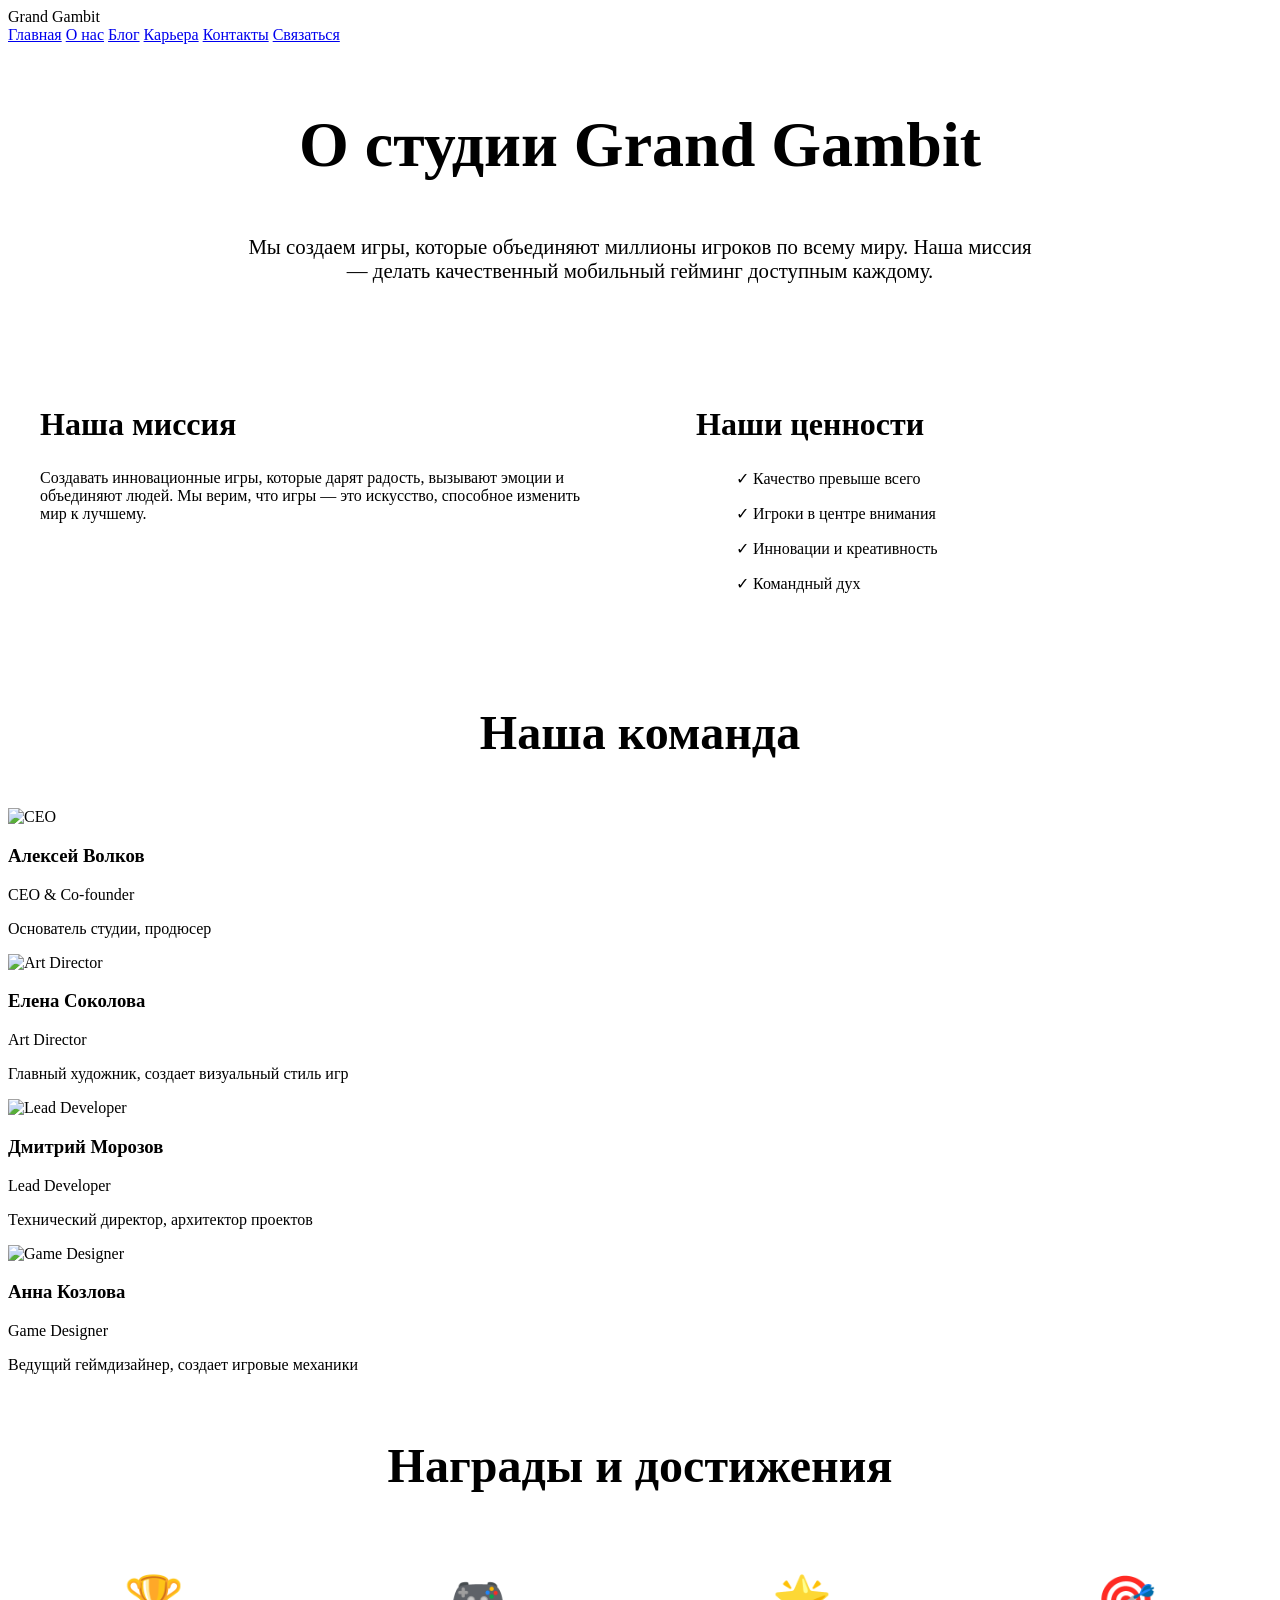
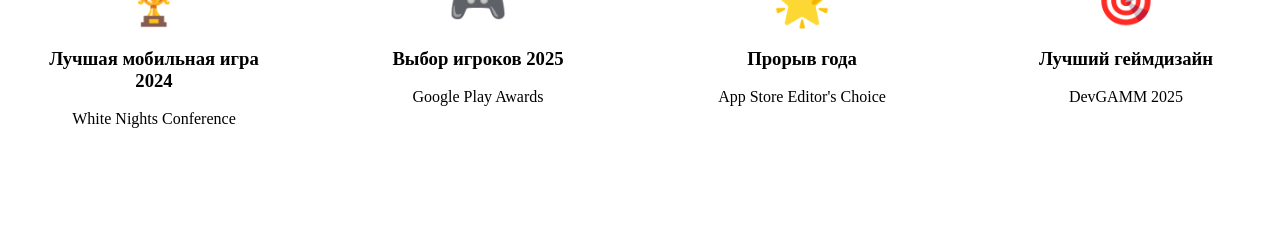
==== about.html @ 0f458843 "Add files via upload" ====
<!DOCTYPE html>
<html lang="ru">
<head>
    <meta charset="UTF-8">
    <meta name="viewport" content="width=device-width, initial-scale=1.0">
    <title>О компании Grand Gambit</title>
    <link rel="stylesheet" href="css/style.css">
</head>
<body>
    <header>
        <nav>
            <div class="logo">Grand Gambit</div>
            <div class="nav-links">
                <a href="index.html">Главная</a>
                <a href="about.html" class="active">О нас</a>
                <a href="blog.html">Блог</a>
                <a href="career.html">Карьера</a>
                <a href="contacts.html">Контакты</a>
                <a href="contacts.html" class="btn-primary">Связаться</a>
            </div>
        </nav>
    </header>

    <main class="container">
        <section style="text-align: center; margin: 4rem 0; width: 100%;">
            <h1 style="font-size: 4rem;">О студии Grand Gambit</h1>
            <p style="font-size: 1.3rem; color: var(--text-dim); max-width: 800px; margin: 2rem auto;">
                Мы создаем игры, которые объединяют миллионы игроков по всему миру. Наша миссия — делать качественный мобильный гейминг доступным каждому.
            </p>
        </section>

        <section style="display: grid; grid-template-columns: repeat(auto-fit, minmax(300px, 1fr)); gap: 3rem; margin: 4rem 0; width: 100%;">
            <div class="glass-card" style="padding: 2rem;">
                <h2 style="color: var(--secondary); font-size: 2rem;">Наша миссия</h2>
                <p style="margin-top: 1rem;">Создавать инновационные игры, которые дарят радость, вызывают эмоции и объединяют людей. Мы верим, что игры — это искусство, способное изменить мир к лучшему.</p>
            </div>
            <div class="glass-card" style="padding: 2rem;">
                <h2 style="color: var(--secondary); font-size: 2rem;">Наши ценности</h2>
                <ul style="list-style: none; margin-top: 1rem;">
                    <li style="margin: 1rem 0;">✓ Качество превыше всего</li>
                    <li style="margin: 1rem 0;">✓ Игроки в центре внимания</li>
                    <li style="margin: 1rem 0;">✓ Инновации и креативность</li>
                    <li style="margin: 1rem 0;">✓ Командный дух</li>
                </ul>
            </div>
        </section>

        <section style="margin: 4rem 0; width: 100%;">
            <h2 style="font-size: 3rem; text-align: center; margin-bottom: 3rem;">Наша команда</h2>
            <div class="team-grid">
                <div class="team-card glass-card">
                    <img src="https://images.unsplash.com/photo-1568602471122-7832951cc4c5?ixlib=rb-1.2.1&auto=format&fit=crop&w=300&q=80" alt="CEO">
                    <h3>Алексей Волков</h3>
                    <p style="color: var(--secondary);">CEO & Co-founder</p>
                    <p>Основатель студии, продюсер</p>
                </div>
                <div class="team-card glass-card">
                    <img src="https://images.unsplash.com/photo-1573497019940-1c28c88b4f3e?ixlib=rb-1.2.1&auto=format&fit=crop&w=300&q=80" alt="Art Director">
                    <h3>Елена Соколова</h3>
                    <p style="color: var(--secondary);">Art Director</p>
                    <p>Главный художник, создает визуальный стиль игр</p>
                </div>
                <div class="team-card glass-card">
                    <img src="https://images.unsplash.com/photo-1519085360753-af0119f7cbe7?ixlib=rb-1.2.1&auto=format&fit=crop&w=300&q=80" alt="Lead Developer">
                    <h3>Дмитрий Морозов</h3>
                    <p style="color: var(--secondary);">Lead Developer</p>
                    <p>Технический директор, архитектор проектов</p>
                </div>
                <div class="team-card glass-card">
                    <img src="https://images.unsplash.com/photo-1580489944761-15a19d654956?ixlib=rb-1.2.1&auto=format&fit=crop&w=300&q=80" alt="Game Designer">
                    <h3>Анна Козлова</h3>
                    <p style="color: var(--secondary);">Game Designer</p>
                    <p>Ведущий геймдизайнер, создает игровые механики</p>
                </div>
            </div>
        </section>

        <section style="margin: 4rem 0; width: 100%;">
            <h2 style="font-size: 3rem; text-align: center; margin-bottom: 3rem;">Награды и достижения</h2>
            <div style="display: grid; grid-template-columns: repeat(auto-fit, minmax(200px, 1fr)); gap: 2rem;">
                <div class="glass-card" style="padding: 2rem; text-align: center;">
                    <span style="font-size: 3rem;">🏆</span>
                    <h3>Лучшая мобильная игра 2024</h3>
                    <p>White Nights Conference</p>
                </div>
                <div class="glass-card" style="padding: 2rem; text-align: center;">
                    <span style="font-size: 3rem;">🎮</span>
                    <h3>Выбор игроков 2025</h3>
                    <p>Google Play Awards</p>
                </div>
                <div class="glass-card" style="padding: 2rem; text-align: center;">
                    <span style="font-size: 3rem;">🌟</span>
                    <h3>Прорыв года</h3>
                    <p>App Store Editor's Choice</p>
                </div>
                <div class="glass-card" style="padding: 2rem; text-align: center;">
                    <span style="font-size: 3rem;">🎯</span>
                    <h3>Лучший геймдизайн</h3>
                    <p>DevGAMM 2025</p>
                </div>
            </div>
        </section>
    </main>

    <footer>
        <!-- такой же футер как на главной -->
    </footer>

    <script src="js/main.js"></script>
</body>
</html>
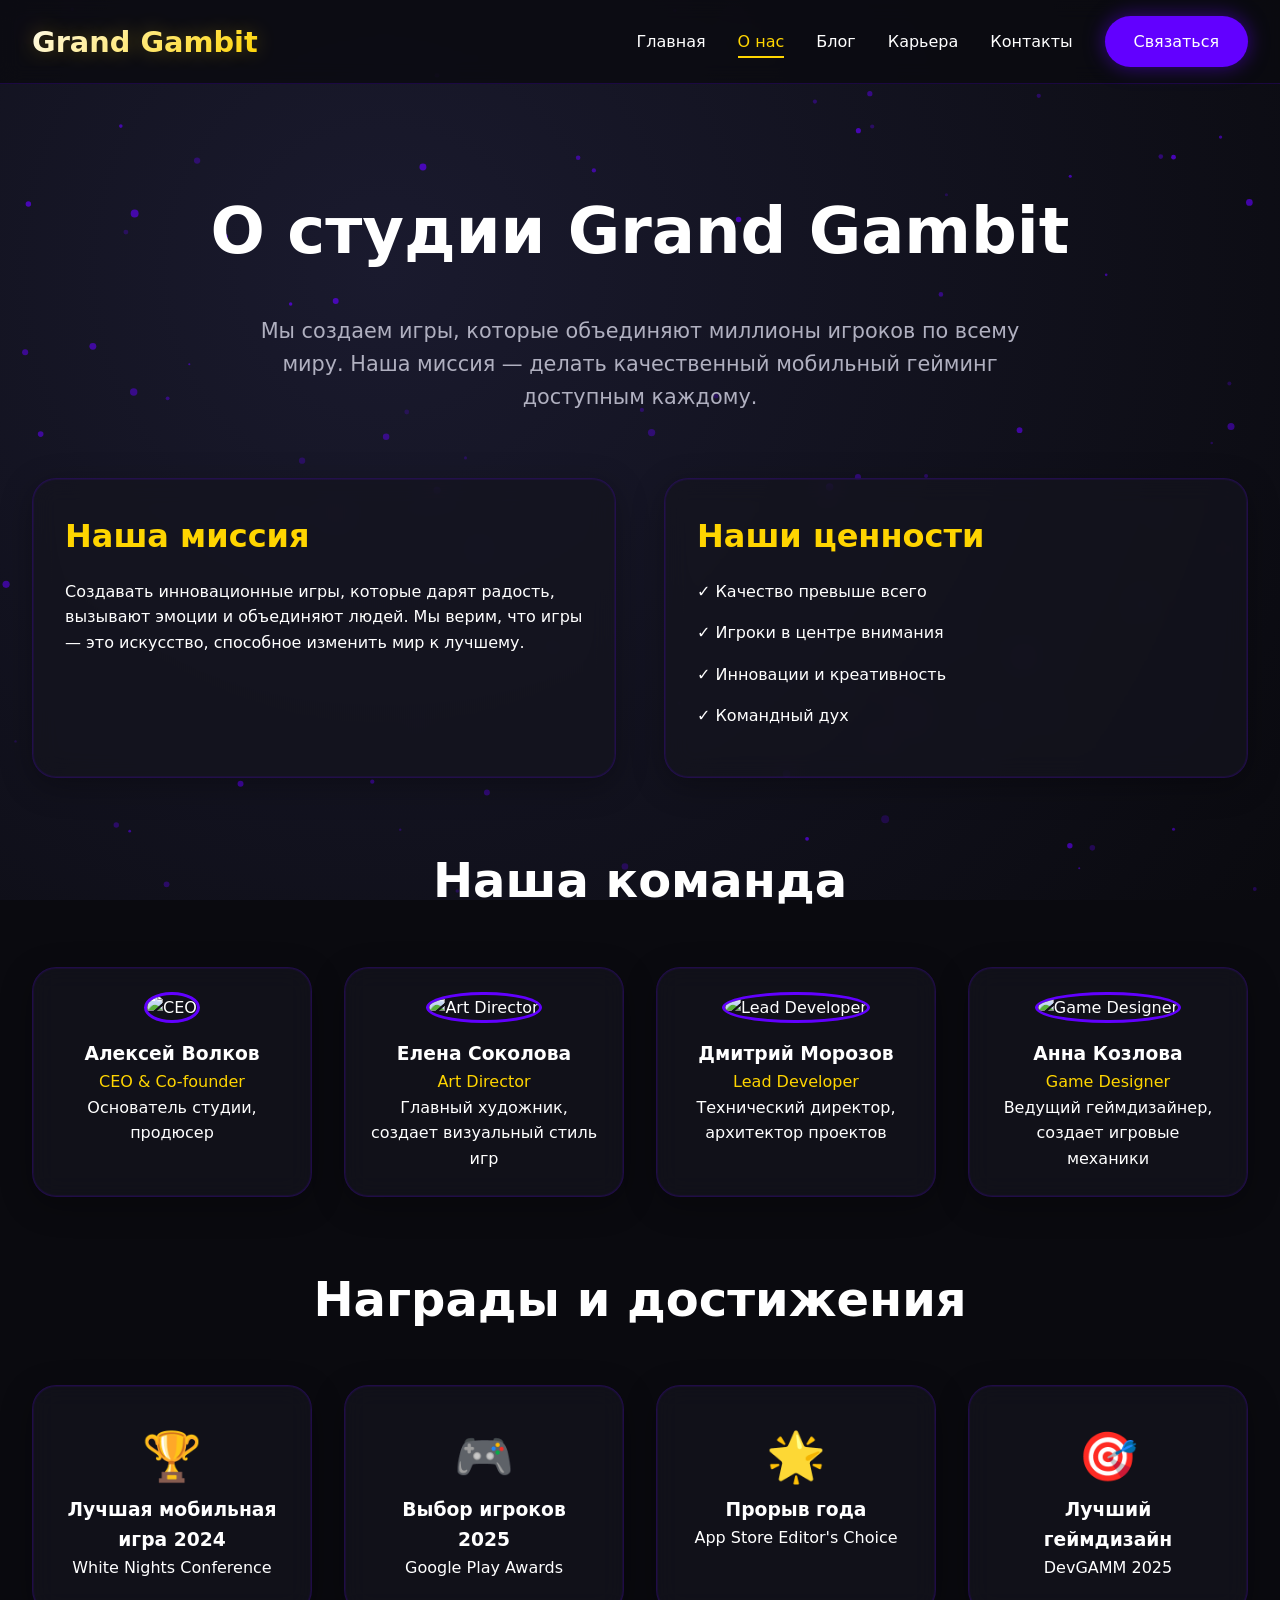
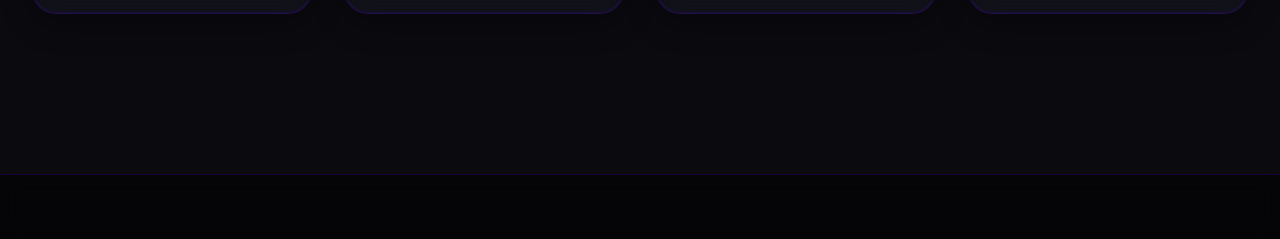
==== commit 46f23360: "Update about.html" ====
--- a/about.html
+++ b/about.html
@@ -4,7 +4,7 @@
     <meta charset="UTF-8">
     <meta name="viewport" content="width=device-width, initial-scale=1.0">
     <title>О компании Grand Gambit</title>
-    <link rel="stylesheet" href="css/style.css">
+    <link rel="stylesheet" href="style.css">
 </head>
 <body>
     <header>
@@ -106,6 +106,6 @@
         <!-- такой же футер как на главной -->
     </footer>
 
-    <script src="js/main.js"></script>
+    <script src="main.js"></script>
 </body>
-</html>+</html>
--- a/style.css
+++ b/style.css
@@ -0,0 +1,504 @@
+/* ===== css/style.css ===== */
+:root {
+    --primary: #6200ff;
+    --primary-glow: rgba(98, 0, 255, 0.5);
+    --secondary: #ffd500;
+    --secondary-glow: rgba(255, 213, 0, 0.3);
+    --dark: #0a0a0f;
+    --dark-light: #15151f;
+    --glass-bg: rgba(20, 20, 30, 0.7);
+    --glass-border: rgba(98, 0, 255, 0.2);
+    --text: #ffffff;
+    --text-dim: #b0b0c0;
+}
+
+* {
+    margin: 0;
+    padding: 0;
+    box-sizing: border-box;
+}
+
+html, body {
+    width: 100%;
+    max-width: 100%;
+    overflow-x: hidden;
+}
+
+body {
+    font-family: 'Segoe UI', 'Inter', system-ui, sans-serif;
+    background: var(--dark);
+    color: var(--text);
+    line-height: 1.6;
+    min-height: 100vh;
+    display: flex;
+    flex-direction: column;
+}
+
+/* ===== Фон с частицами на весь экран ===== */
+#particles-bg {
+    position: fixed;
+    top: 0;
+    left: 0;
+    width: 100vw;
+    height: 100vh;
+    z-index: -1;
+    background: radial-gradient(circle at 30% 30%, #1a1a2e, #0a0a0f);
+    pointer-events: none;
+}
+
+/* ===== Стекломорфизм ===== */
+.glass-card {
+    background: var(--glass-bg);
+    backdrop-filter: blur(12px);
+    -webkit-backdrop-filter: blur(12px);
+    border: 1px solid var(--glass-border);
+    border-radius: 24px;
+    box-shadow: 0 8px 32px rgba(0, 0, 0, 0.3), 0 0 0 1px rgba(98, 0, 255, 0.1) inset;
+    transition: transform 0.3s, box-shadow 0.3s;
+    width: 100%;
+}
+
+.glass-card:hover {
+    transform: translateY(-5px);
+    box-shadow: 0 15px 40px rgba(98, 0, 255, 0.2), 0 0 0 2px var(--primary) inset;
+}
+
+/* ===== Шапка и навигация на весь экран ===== */
+header {
+    position: sticky;
+    top: 0;
+    z-index: 100;
+    background: rgba(10, 10, 15, 0.8);
+    backdrop-filter: blur(10px);
+    border-bottom: 1px solid var(--glass-border);
+    width: 100%;
+}
+
+nav {
+    width: 100%;
+    max-width: 1400px;
+    margin: 0 auto;
+    padding: 1rem 2rem;
+    display: flex;
+    justify-content: space-between;
+    align-items: center;
+}
+
+.logo {
+    font-size: 1.8rem;
+    font-weight: 800;
+    background: linear-gradient(135deg, #fff 0%, var(--secondary) 100%);
+    -webkit-background-clip: text;
+    -webkit-text-fill-color: transparent;
+    text-shadow: 0 0 20px var(--secondary-glow);
+}
+
+.nav-links {
+    display: flex;
+    gap: 2rem;
+    align-items: center;
+}
+
+.nav-links a {
+    color: var(--text);
+    text-decoration: none;
+    font-weight: 500;
+    transition: 0.3s;
+    position: relative;
+}
+
+.nav-links a::after {
+    content: '';
+    position: absolute;
+    bottom: -4px;
+    left: 0;
+    width: 0;
+    height: 2px;
+    background: var(--secondary);
+    transition: 0.3s;
+}
+
+.nav-links a:hover::after,
+.nav-links a.active::after {
+    width: 100%;
+}
+
+.nav-links a.active {
+    color: var(--secondary);
+}
+
+.btn-primary {
+    background: var(--primary);
+    color: white;
+    border: none;
+    padding: 0.8rem 1.8rem;
+    border-radius: 50px;
+    font-weight: 600;
+    cursor: pointer;
+    transition: 0.3s;
+    text-decoration: none;
+    display: inline-block;
+    box-shadow: 0 0 20px var(--primary-glow);
+}
+
+.btn-primary:hover {
+    background: #7a2aff;
+    transform: scale(1.05);
+    box-shadow: 0 0 30px var(--primary-glow);
+}
+
+.btn-outline {
+    background: transparent;
+    border: 2px solid var(--primary);
+    color: white;
+    padding: 0.8rem 1.8rem;
+    border-radius: 50px;
+    font-weight: 600;
+    cursor: pointer;
+    transition: 0.3s;
+    text-decoration: none;
+    display: inline-block;
+}
+
+.btn-outline:hover {
+    background: var(--primary);
+    box-shadow: 0 0 20px var(--primary-glow);
+}
+
+/* ===== КОНТЕЙНЕР НА ВЕСЬ ЭКРАН ===== */
+.container {
+    width: 100%;
+    max-width: 1400px;
+    margin: 0 auto;
+    padding: 2rem;
+}
+
+/* ===== Hero секция на весь экран ===== */
+.hero {
+    width: 100vw;
+    position: relative;
+    left: 50%;
+    right: 50%;
+    margin-left: -50vw;
+    margin-right: -50vw;
+    min-height: 90vh;
+    display: flex;
+    align-items: center;
+    background-image: url('https://images.unsplash.com/photo-1550745165-9bc0b252726f?ixlib=rb-1.2.1&auto=format&fit=crop&w=1920&q=80');
+    background-size: cover;
+    background-position: center;
+    background-attachment: fixed;
+}
+
+.hero::before {
+    content: '';
+    position: absolute;
+    top: 0;
+    left: 0;
+    right: 0;
+    bottom: 0;
+    background: linear-gradient(135deg, rgba(10,10,15,0.9) 0%, rgba(98,0,255,0.3) 100%);
+    z-index: 1;
+}
+
+.hero-content {
+    width: 100%;
+    max-width: 1400px;
+    margin: 0 auto;
+    padding: 2rem;
+    z-index: 2;
+    position: relative;
+}
+
+.hero h1 {
+    font-size: 4.5rem;
+    line-height: 1.1;
+    margin-bottom: 1.5rem;
+    background: linear-gradient(135deg, #fff 0%, var(--secondary) 80%);
+    -webkit-background-clip: text;
+    -webkit-text-fill-color: transparent;
+    max-width: 900px;
+}
+
+.hero p {
+    font-size: 1.3rem;
+    color: var(--text-dim);
+    max-width: 600px;
+    margin-bottom: 2rem;
+}
+
+.hero-stats {
+    display: flex;
+    gap: 3rem;
+    margin: 3rem 0;
+}
+
+.stat-item h3 {
+    font-size: 2.5rem;
+    color: var(--secondary);
+}
+
+/* ===== Сетка игр на всю ширину ===== */
+.games-grid {
+    display: grid;
+    grid-template-columns: repeat(auto-fit, minmax(300px, 1fr));
+    gap: 2rem;
+    margin: 3rem 0;
+    width: 100%;
+}
+
+.game-card {
+    background: var(--glass-bg);
+    border-radius: 24px;
+    overflow: hidden;
+    transition: 0.3s;
+    border: 1px solid var(--glass-border);
+    position: relative;
+    width: 100%;
+}
+
+.game-card:hover {
+    transform: translateY(-10px) scale(1.02);
+    border-color: var(--primary);
+}
+
+.game-card img {
+    width: 100%;
+    height: 200px;
+    object-fit: cover;
+    transition: 0.3s;
+}
+
+.game-card:hover img {
+    transform: scale(1.05);
+}
+
+.game-info {
+    padding: 1.5rem;
+}
+
+.game-meta {
+    display: flex;
+    gap: 1rem;
+    color: var(--secondary);
+    font-size: 0.9rem;
+    margin: 0.5rem 0;
+}
+
+/* ===== Секция команды ===== */
+.team-grid {
+    display: grid;
+    grid-template-columns: repeat(auto-fit, minmax(250px, 1fr));
+    gap: 2rem;
+    margin: 3rem 0;
+    width: 100%;
+}
+
+.team-card {
+    text-align: center;
+    padding: 1.5rem;
+}
+
+.team-card img {
+    width: 120px;
+    height: 120px;
+    border-radius: 50%;
+    object-fit: cover;
+    border: 3px solid var(--primary);
+    margin-bottom: 1rem;
+}
+
+/* ===== Формы на всю ширину ===== */
+.form-group {
+    margin-bottom: 1.5rem;
+    width: 100%;
+}
+
+.form-group label {
+    display: block;
+    margin-bottom: 0.5rem;
+    color: var(--text-dim);
+}
+
+.form-group input,
+.form-group textarea,
+.form-group select {
+    width: 100%;
+    padding: 1rem;
+    background: rgba(255, 255, 255, 0.05);
+    border: 1px solid var(--glass-border);
+    border-radius: 12px;
+    color: white;
+    font-size: 1rem;
+    transition: 0.3s;
+}
+
+.form-group input:focus,
+.form-group textarea:focus {
+    outline: none;
+    border-color: var(--primary);
+    box-shadow: 0 0 20px var(--primary-glow);
+}
+
+.form-group input[type="file"] {
+    padding: 0.5rem;
+}
+
+/* ===== Фильтры (больше не нужны, но оставим) ===== */
+.filters {
+    display: flex;
+    gap: 1rem;
+    flex-wrap: wrap;
+    margin: 2rem 0;
+}
+
+.filter-btn {
+    background: transparent;
+    border: 1px solid var(--glass-border);
+    color: var(--text);
+    padding: 0.6rem 1.5rem;
+    border-radius: 30px;
+    cursor: pointer;
+    transition: 0.3s;
+}
+
+.filter-btn.active,
+.filter-btn:hover {
+    background: var(--primary);
+    border-color: var(--primary);
+}
+
+/* ===== Блог ===== */
+.blog-grid {
+    display: grid;
+    grid-template-columns: repeat(auto-fit, minmax(350px, 1fr));
+    gap: 2rem;
+    width: 100%;
+}
+
+.blog-card {
+    padding: 1.5rem;
+}
+
+.blog-card img {
+    width: 100%;
+    border-radius: 12px;
+}
+
+.blog-card h3 {
+    font-size: 1.5rem;
+    margin: 1rem 0;
+}
+
+/* ===== Футер на весь экран ===== */
+footer {
+    width: 100%;
+    background: rgba(0, 0, 0, 0.5);
+    backdrop-filter: blur(10px);
+    border-top: 1px solid var(--glass-border);
+    padding: 3rem 2rem 1rem;
+    margin-top: 4rem;
+}
+
+.footer-content {
+    max-width: 1400px;
+    margin: 0 auto;
+    display: grid;
+    grid-template-columns: repeat(auto-fit, minmax(200px, 1fr));
+    gap: 2rem;
+}
+
+.footer-bottom {
+    text-align: center;
+    margin-top: 3rem;
+    padding-top: 2rem;
+    border-top: 1px solid var(--glass-border);
+    color: var(--text-dim);
+    max-width: 1400px;
+    margin-left: auto;
+    margin-right: auto;
+}
+
+/* ===== Анимации ===== */
+@keyframes float {
+    0%, 100% { transform: translateY(0); }
+    50% { transform: translateY(-20px); }
+}
+
+.float {
+    animation: float 6s ease-in-out infinite;
+}
+
+/* ===== Страница игры ===== */
+.game-header {
+    display: grid;
+    grid-template-columns: 1fr 1fr;
+    gap: 3rem;
+    margin: 3rem 0;
+    width: 100%;
+}
+
+.game-gallery {
+    display: grid;
+    grid-template-columns: repeat(3, 1fr);
+    gap: 1rem;
+    margin: 2rem 0;
+}
+
+.game-gallery img {
+    width: 100%;
+    border-radius: 12px;
+    border: 1px solid var(--glass-border);
+}
+
+.store-buttons {
+    display: flex;
+    gap: 1rem;
+    margin: 2rem 0;
+    flex-wrap: wrap;
+}
+
+.store-button {
+    background: #000;
+    padding: 0.8rem 2rem;
+    border-radius: 12px;
+    display: flex;
+    align-items: center;
+    gap: 0.5rem;
+    color: white;
+    text-decoration: none;
+}
+
+/* ===== Медиа-запросы для мобильных ===== */
+@media (max-width: 768px) {
+    .nav-links {
+        display: none; /* Для мобильного нужно добавить бургер-меню */
+    }
+    
+    .hero h1 {
+        font-size: 2.5rem;
+    }
+    
+    .hero-stats {
+        flex-direction: column;
+        gap: 1rem;
+    }
+    
+    .game-header {
+        grid-template-columns: 1fr;
+    }
+    
+    .game-gallery {
+        grid-template-columns: 1fr 1fr;
+    }
+    
+    .hero {
+        background-attachment: scroll;
+    }
+}
+
+@media (max-width: 480px) {
+    .game-gallery {
+        grid-template-columns: 1fr;
+    }
+}
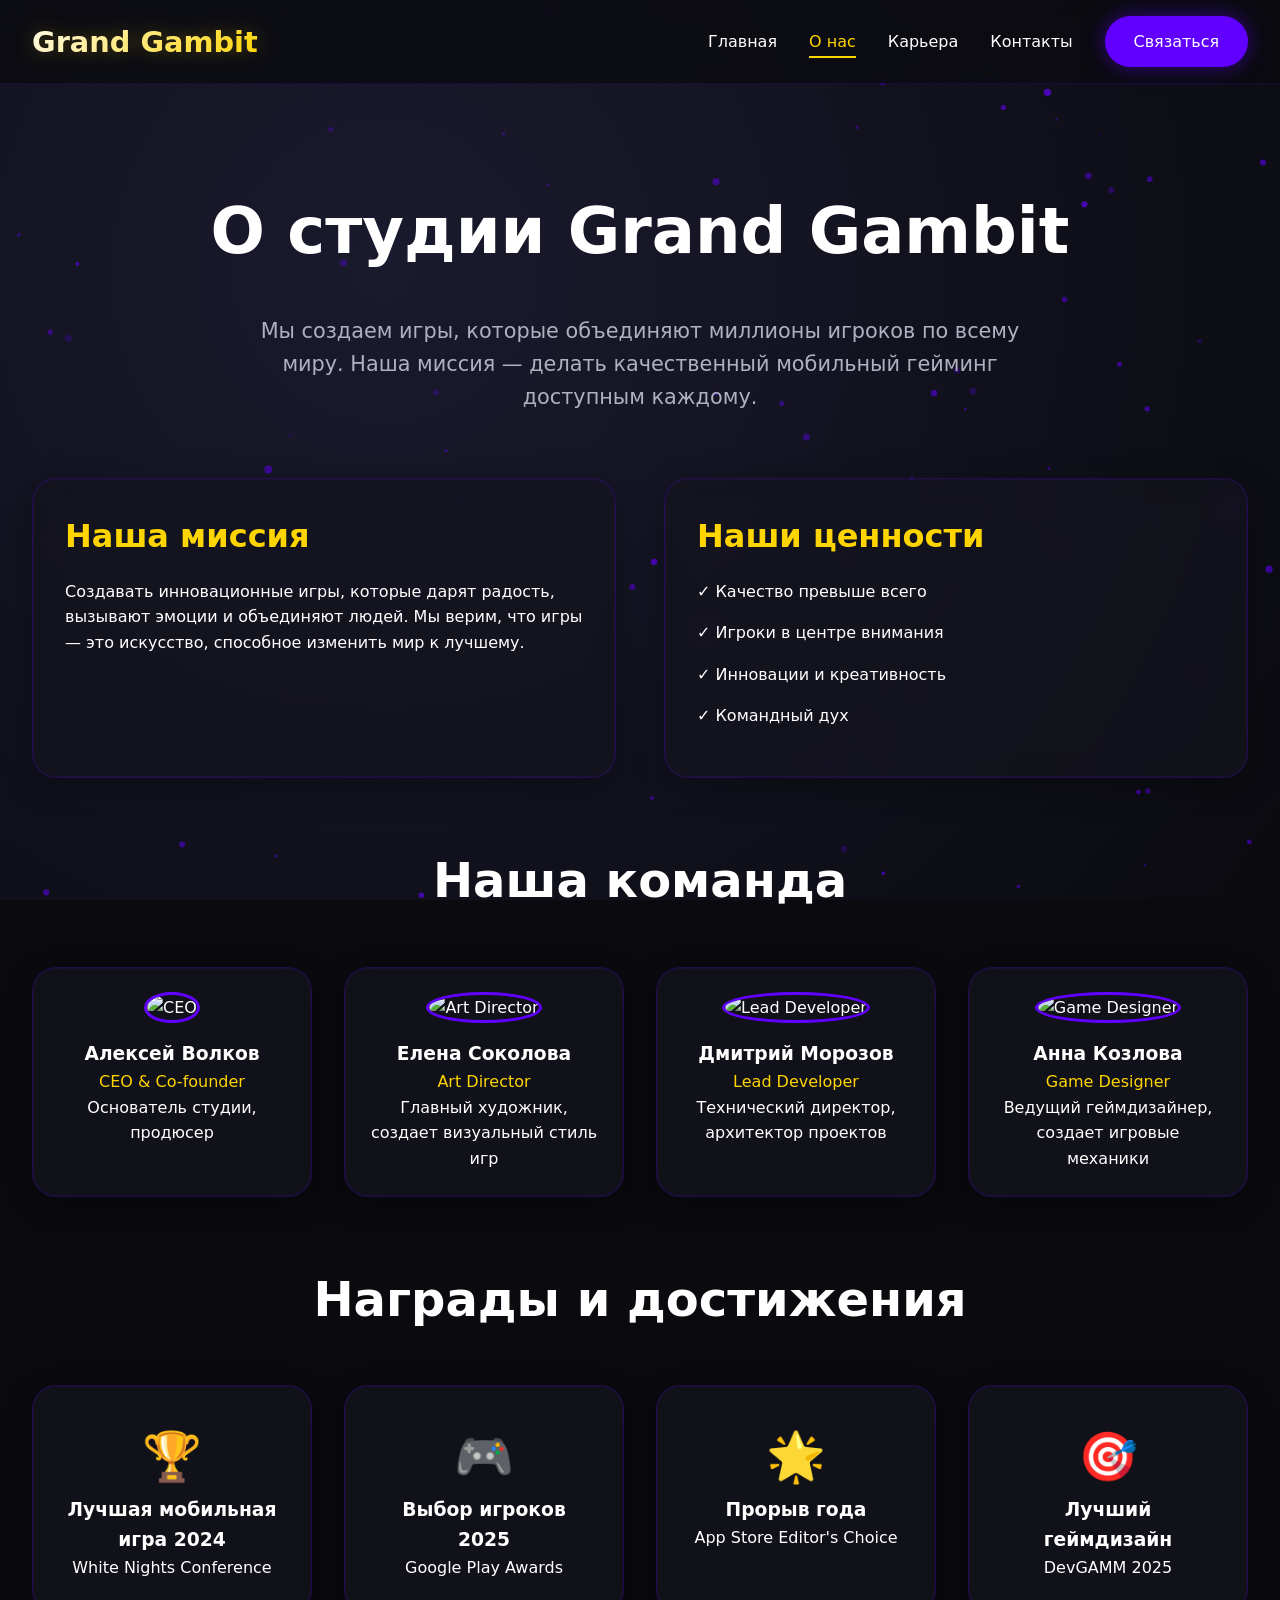
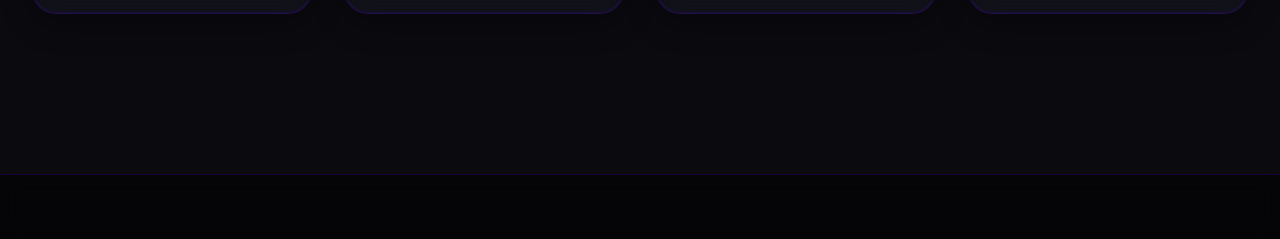
==== commit bf3593d9: "Update about.html" ====
--- a/about.html
+++ b/about.html
@@ -13,7 +13,6 @@
             <div class="nav-links">
                 <a href="index.html">Главная</a>
                 <a href="about.html" class="active">О нас</a>
-                <a href="blog.html">Блог</a>
                 <a href="career.html">Карьера</a>
                 <a href="contacts.html">Контакты</a>
                 <a href="contacts.html" class="btn-primary">Связаться</a>
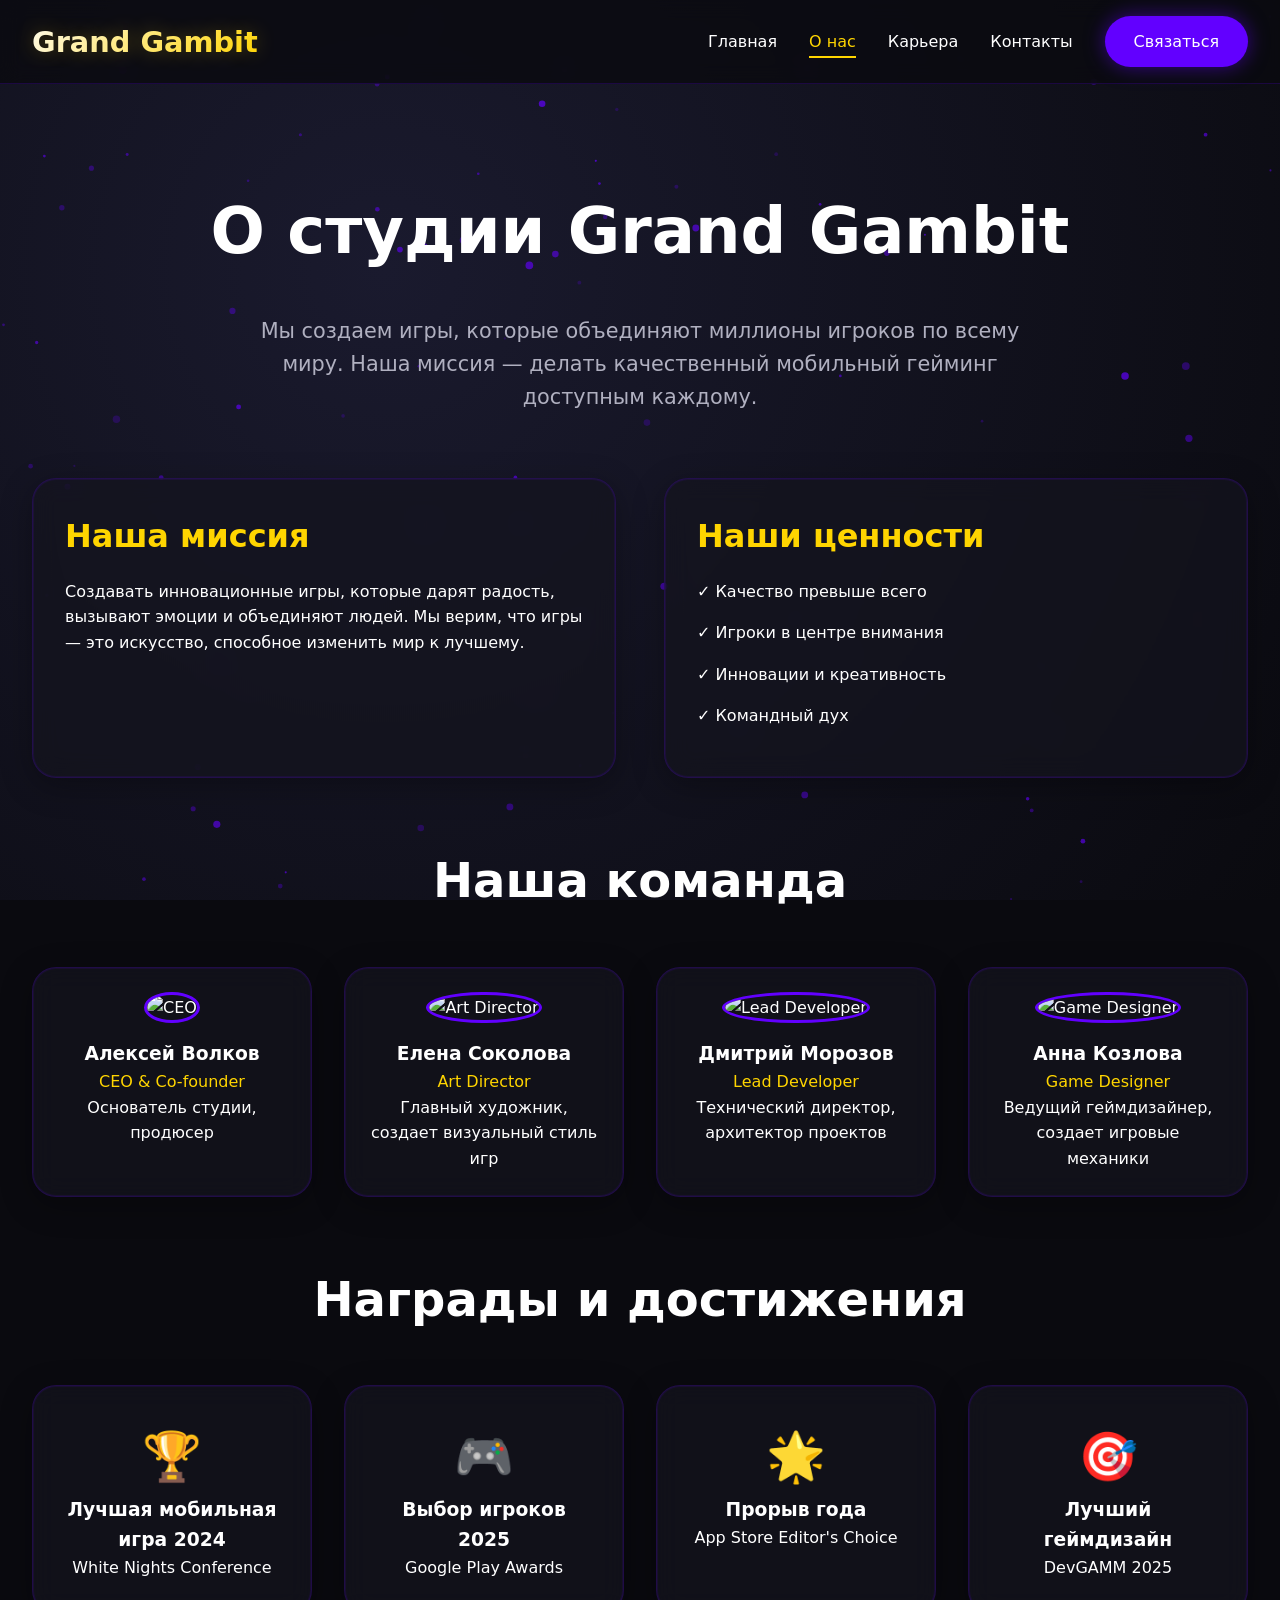
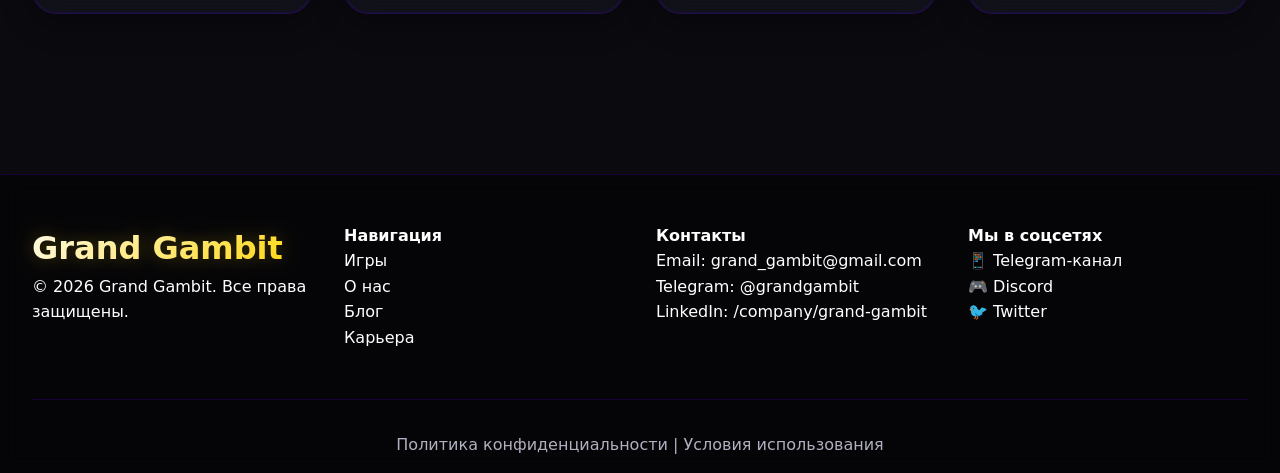
==== commit f71f5a48: "Update about.html" ====
--- a/about.html
+++ b/about.html
@@ -102,7 +102,34 @@
     </main>
 
     <footer>
-        <!-- такой же футер как на главной -->
+        <div class="footer-content">
+            <div>
+                <div class="logo" style="font-size: 2rem;">Grand Gambit</div>
+                <p>© 2026 Grand Gambit. Все права защищены.</p>
+            </div>
+            <div>
+                <h4>Навигация</h4>
+                <p><a href="index.html#portfolio" style="color: white; text-decoration: none;">Игры</a></p>
+                <p><a href="about.html" style="color: white; text-decoration: none;">О нас</a></p>
+                <p><a href="blog.html" style="color: white; text-decoration: none;">Блог</a></p>
+                <p><a href="career.html" style="color: white; text-decoration: none;">Карьера</a></p>
+            </div>
+            <div>
+                <h4>Контакты</h4>
+                <p>Email: grand_gambit@gmail.com</p>
+                <p>Telegram: @grandgambit</p>
+                <p>LinkedIn: /company/grand-gambit</p>
+            </div>
+            <div>
+                <h4>Мы в соцсетях</h4>
+                <p>📱 Telegram-канал</p>
+                <p>🎮 Discord</p>
+                <p>🐦 Twitter</p>
+            </div>
+        </div>
+        <div class="footer-bottom">
+            Политика конфиденциальности | Условия использования
+        </div>
     </footer>
 
     <script src="main.js"></script>
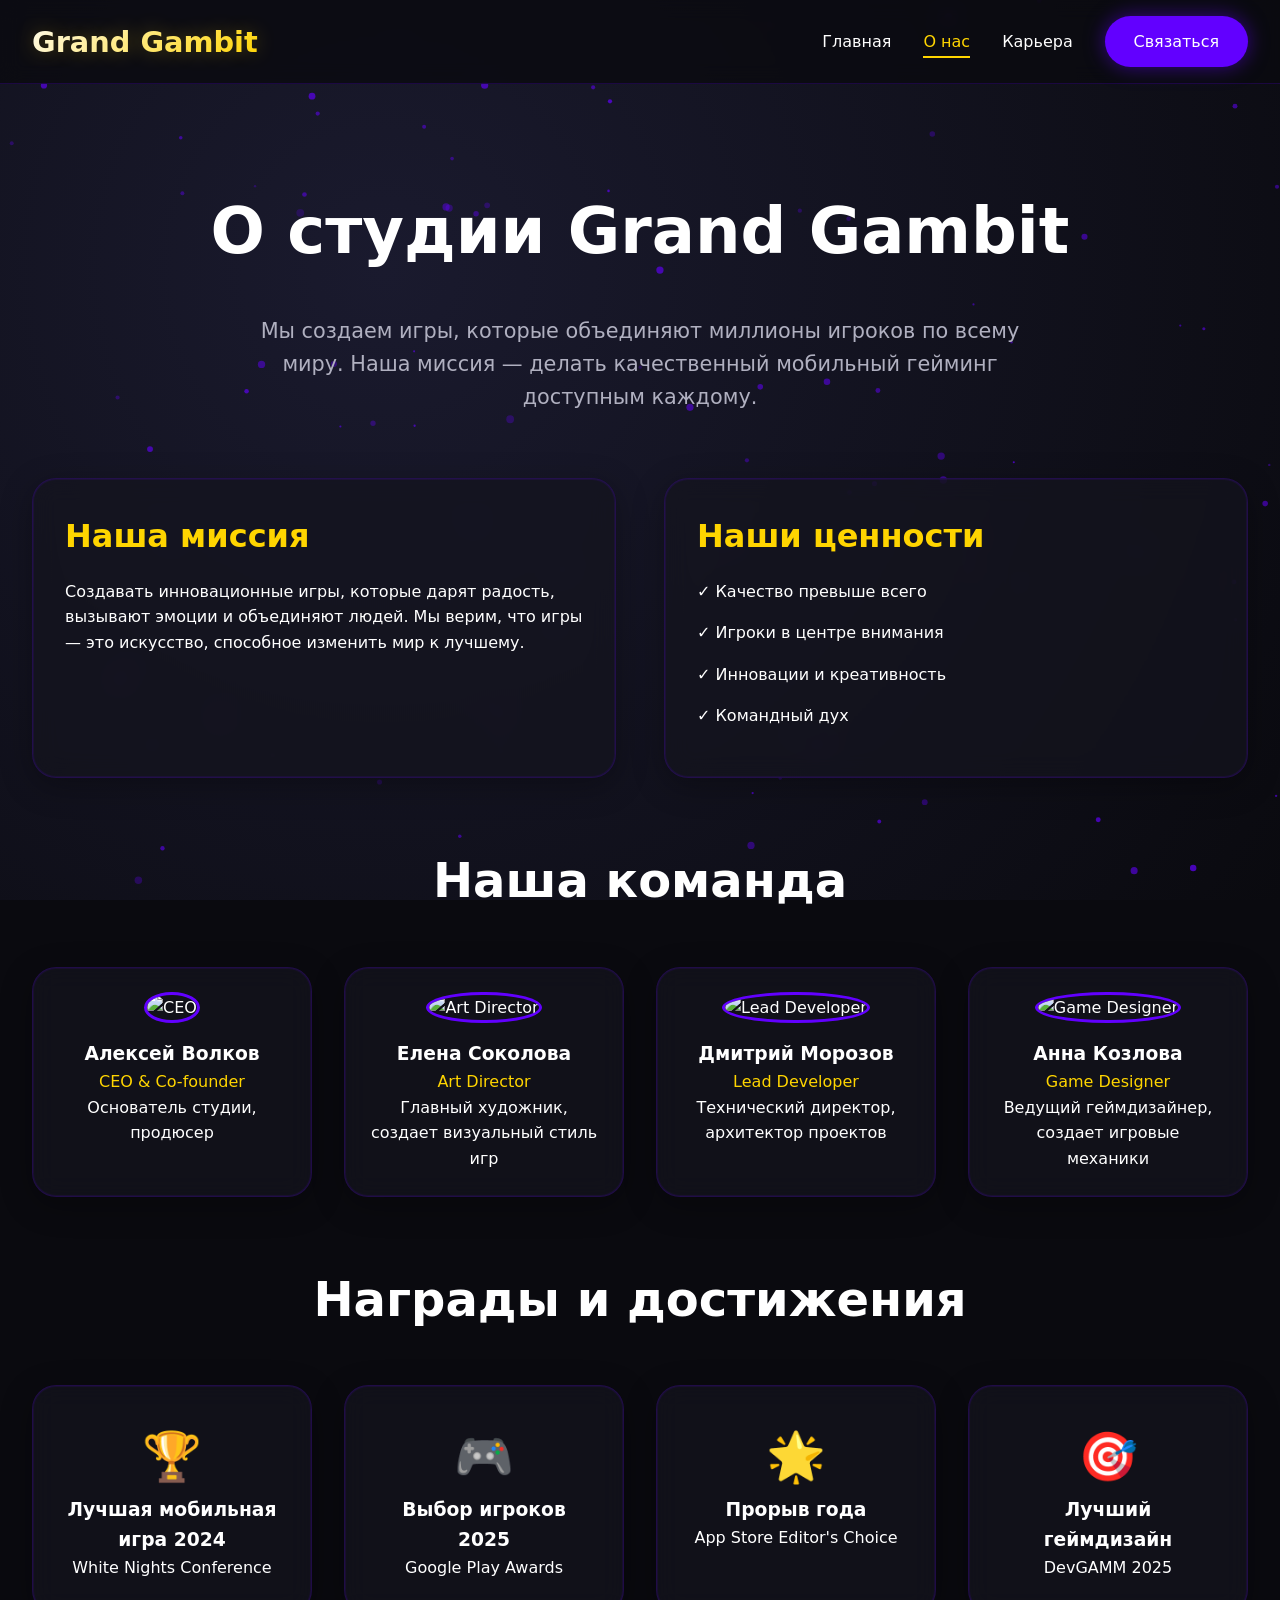
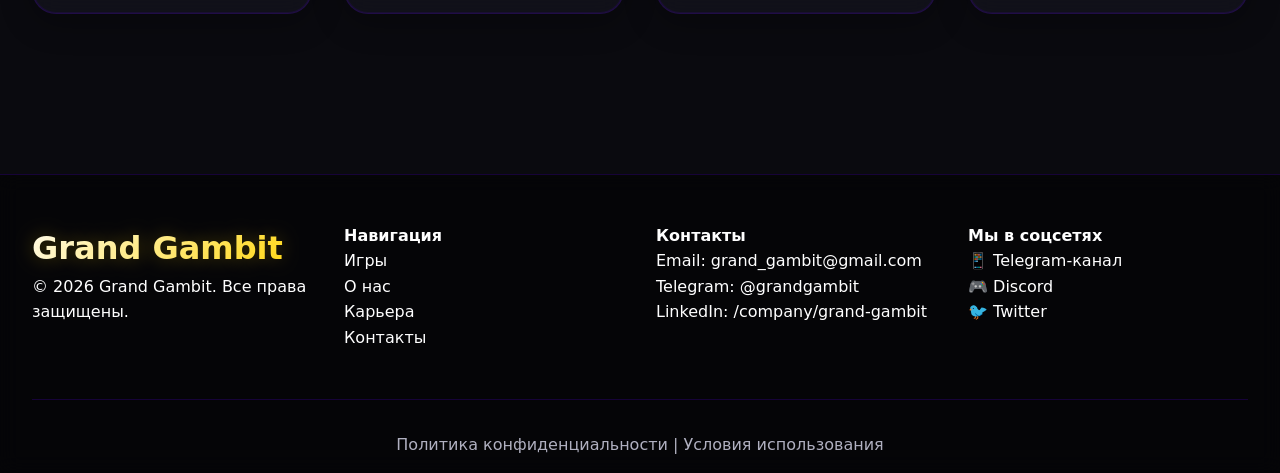
==== commit feca28e4: "Update about.html" ====
--- a/about.html
+++ b/about.html
@@ -14,7 +14,6 @@
                 <a href="index.html">Главная</a>
                 <a href="about.html" class="active">О нас</a>
                 <a href="career.html">Карьера</a>
-                <a href="contacts.html">Контакты</a>
                 <a href="contacts.html" class="btn-primary">Связаться</a>
             </div>
         </nav>
@@ -111,8 +110,8 @@
                 <h4>Навигация</h4>
                 <p><a href="index.html#portfolio" style="color: white; text-decoration: none;">Игры</a></p>
                 <p><a href="about.html" style="color: white; text-decoration: none;">О нас</a></p>
-                <p><a href="blog.html" style="color: white; text-decoration: none;">Блог</a></p>
                 <p><a href="career.html" style="color: white; text-decoration: none;">Карьера</a></p>
+                <p><a href="contacts.html" style="color: white; text-decoration: none;">Контакты</a></p>
             </div>
             <div>
                 <h4>Контакты</h4>
@@ -133,5 +132,6 @@
     </footer>
 
     <script src="main.js"></script>
+    <script src="forms.js"></script>
 </body>
 </html>
